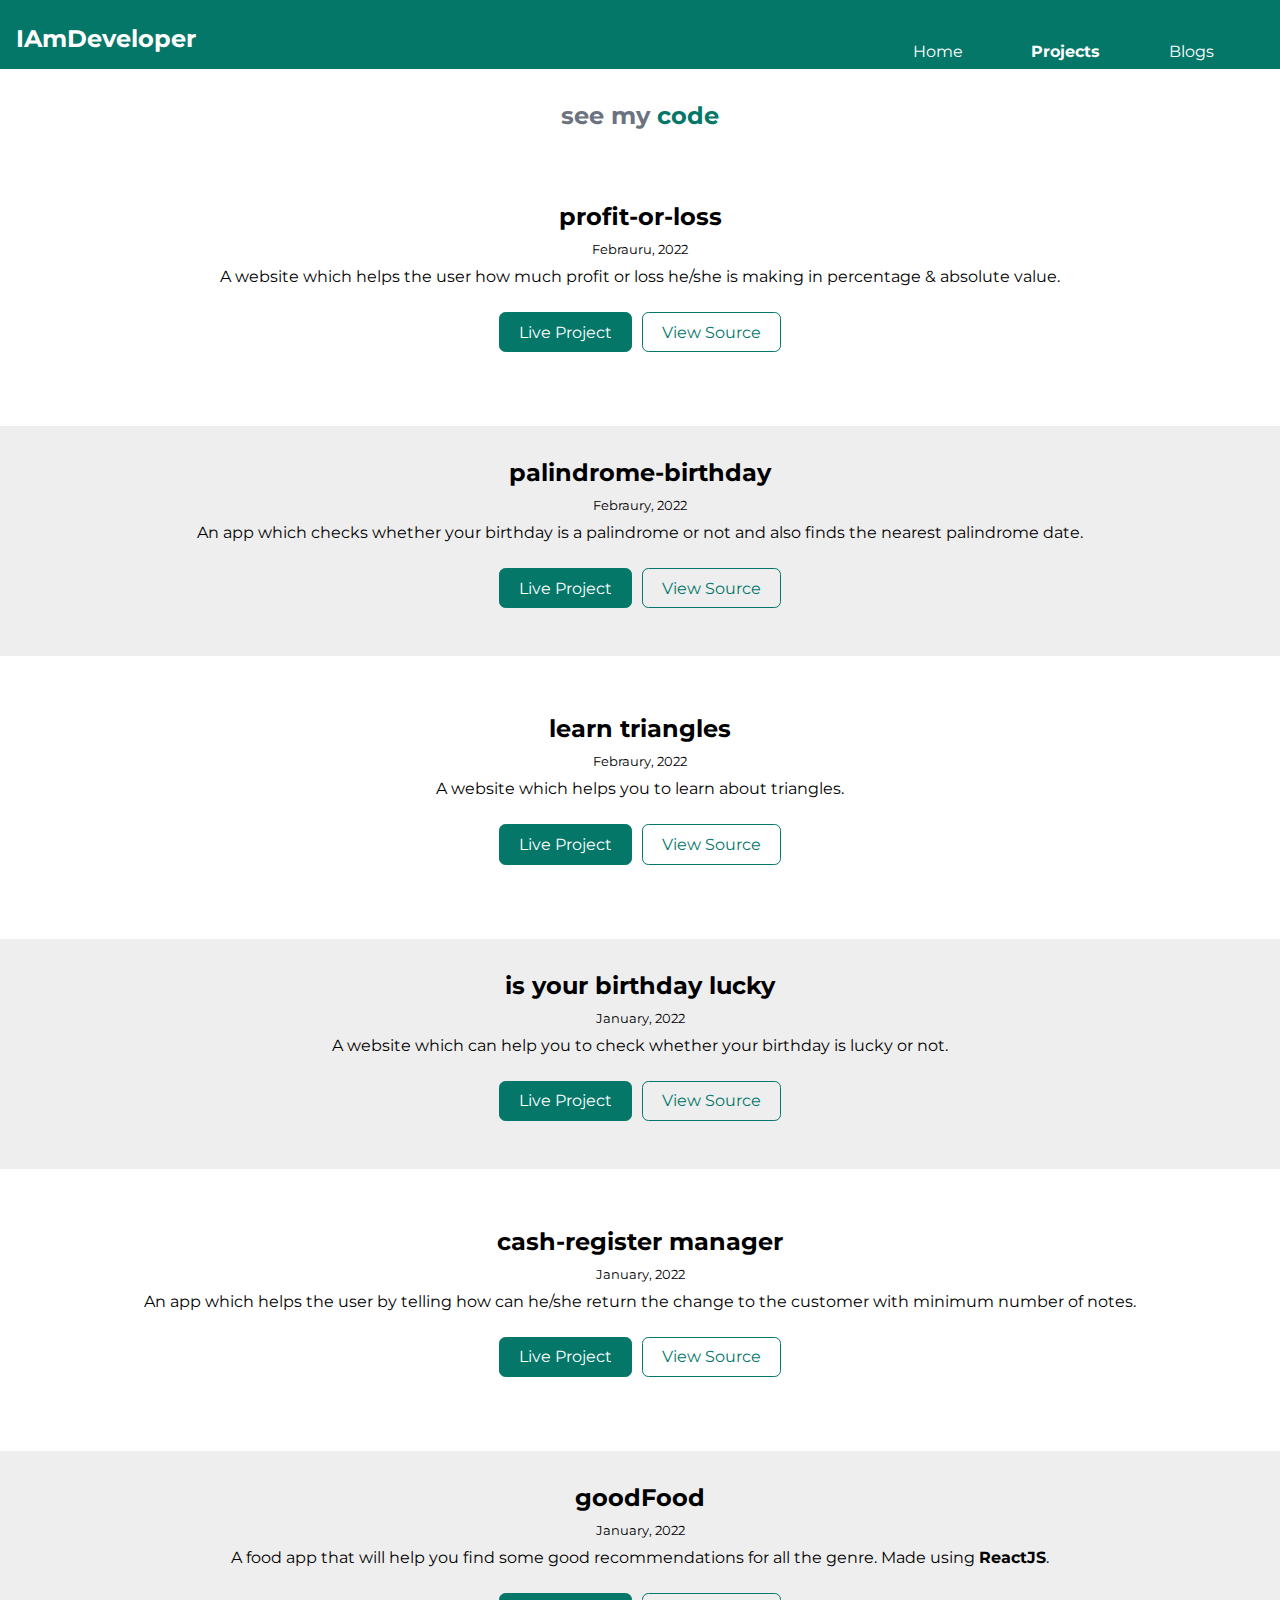
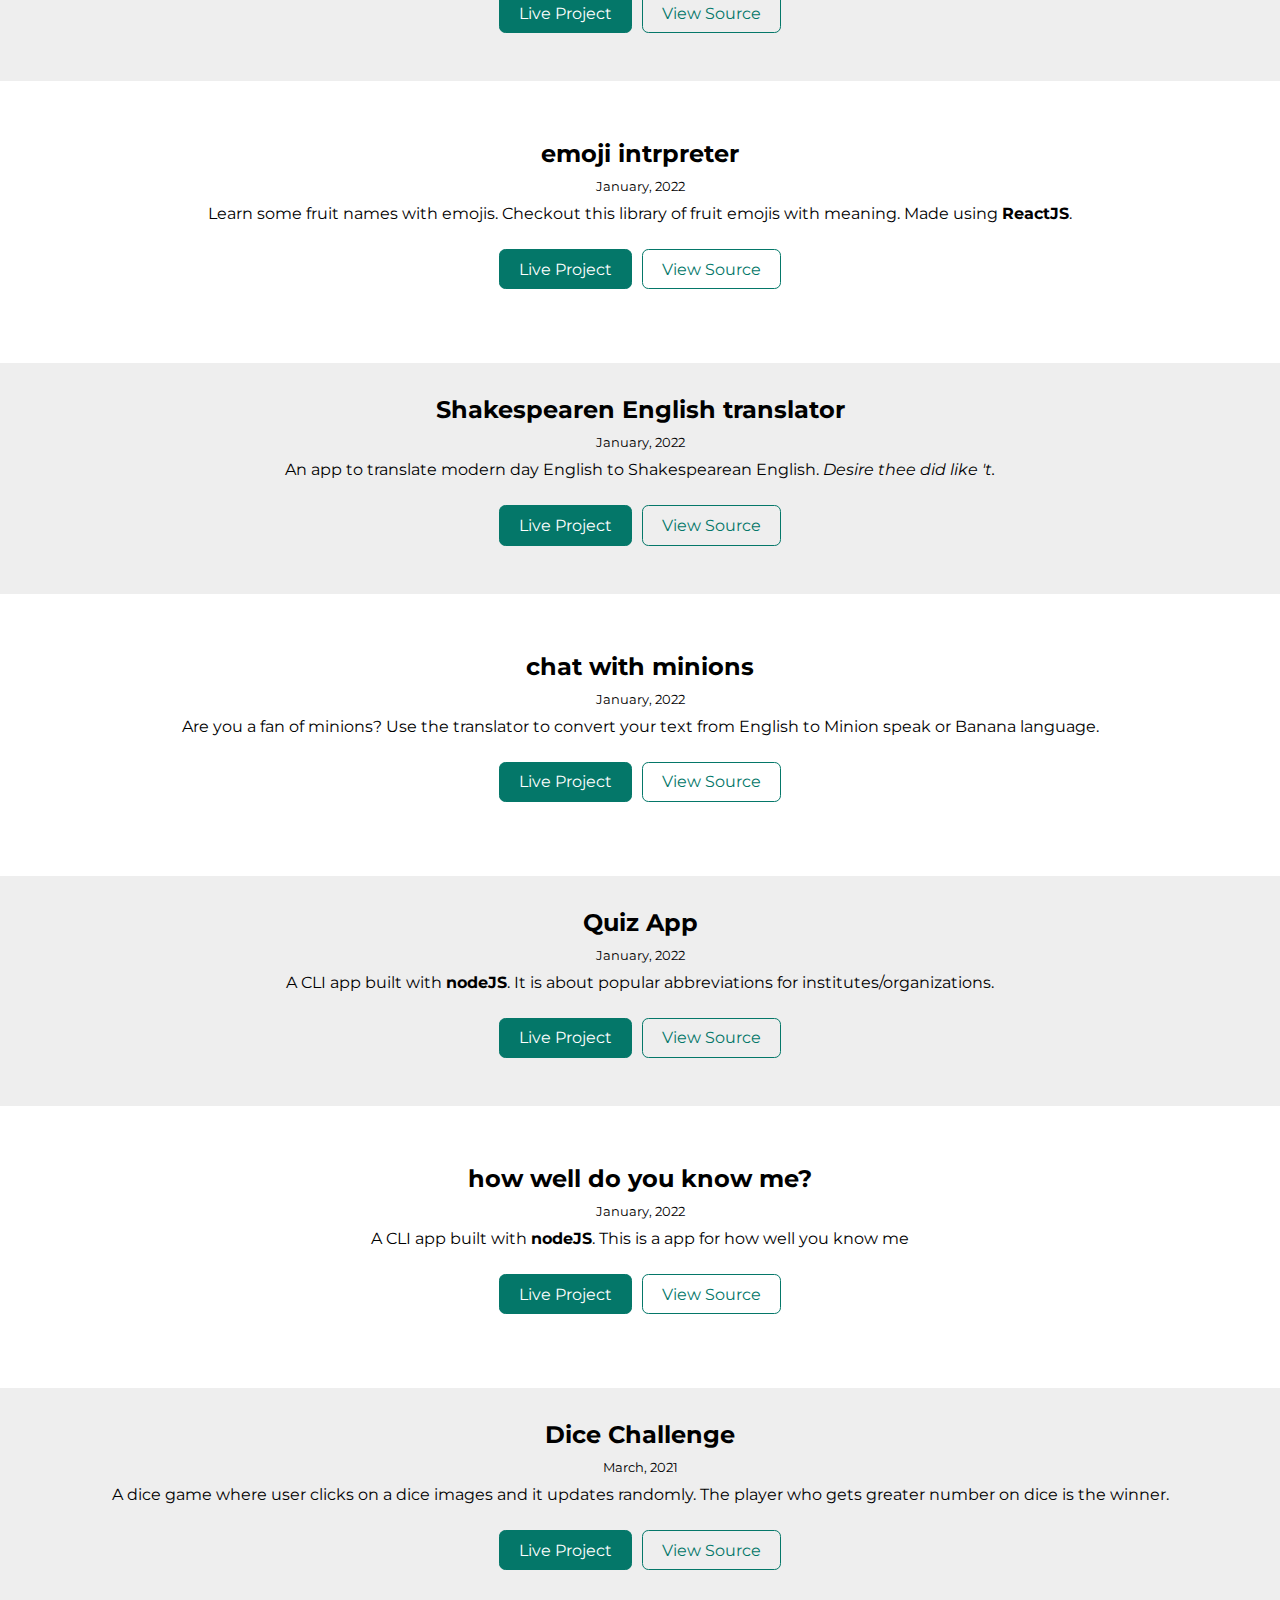
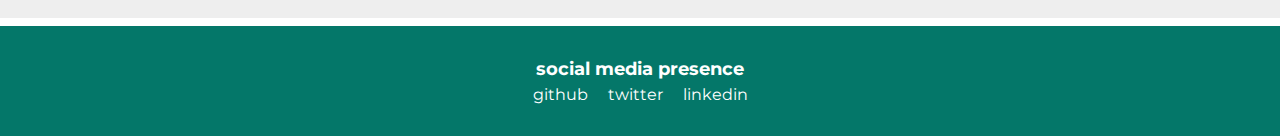
==== components/projects.html @ 3d81867b "Merge pull request #1 from Pushpendra-Sharma/feature/styling-with-flexbox" ====
<!DOCTYPE html>
<html lang="en">
  <head>
    <meta charset="UTF-8" />
    <meta http-equiv="X-UA-Compatible" content="IE=edge" />
    <meta name="viewport" content="width=device-width, initial-scale=1.0" />
    <title>Projects | Pushpendra Sharma</title>
    <link rel="stylesheet" href="../styles.css" />
    <link rel="stylesheet" href="projects.css" />
  </head>
  <body>
    <nav class="navigation nav-container">
      <div class="nav-brand"><a href="/">IAmDeveloper</a></div>
      <ul class="list-non-bullet nav-list-container">
        <li class="list-item-inline nav-list-item">
          <a class="link" href="../index.html">Home</a>
        </li>
        <li class="list-item-inline nav-list-item">
          <a class="link link-active" href="/">Projects</a>
        </li>
        <li class="list-item-inline nav-list-item">
          <a class="link" href="blogs.html">Blogs</a>
        </li>
      </ul>
    </nav>

    <header class="hero">
      <h1 class="hero-heading">
        see my <span class="heading-inverted"> code</span>
      </h1>
    </header>

    <ul class="list-non-bullet showcase-list-container">
      <li>
        <article class="container-center showcase-list-item">
          <h2>profit-or-loss</h2>
          <small>Febrauru, 2022</small>
          <p class="description">
            A website which helps the user how much profit or loss he/she is
            making in percentage & absolute value.
          </p>
          <div class="links">
            <a
              class="link link-primary"
              href="https://claculate-profit-or-loss.netlify.app/"
              >Live Project</a
            >
            <a
              class="link link-secondary"
              href="https://github.com/Pushpendra-Sharma/profit-or-loss"
              >View Source</a
            >
          </div>
        </article>
      </li>

      <li>
        <article class="container-center ow showcase-list-item">
          <h2>palindrome-birthday</h2>
          <small>Febraury, 2022</small>
          <p class="description">
            An app which checks whether your birthday is a palindrome or not and
            also finds the nearest palindrome date.
          </p>
          <div class="links">
            <a
              class="link link-primary"
              href="https://checkif-birthday-palindrome.netlify.app/"
              >Live Project</a
            >
            <a
              class="link link-secondary"
              href="https://github.com/Pushpendra-Sharma/palindrome-birthday"
              >View Source</a
            >
          </div>
        </article>
      </li>

      <li>
        <article class="container-center showcase-list-item">
          <h2>learn triangles</h2>
          <small>Febraury, 2022</small>
          <p class="description">
            A website which helps you to learn about triangles.
          </p>
          <div class="links">
            <a
              class="link link-primary"
              href="https://learning-triangles.netlify.app/"
              >Live Project</a
            >
            <a
              class="link link-secondary"
              href="https://github.com/Pushpendra-Sharma/learn-triangles"
              >View Source</a
            >
          </div>
        </article>
      </li>

      <li>
        <article class="container-center ow showcase-list-item">
          <h2>is your birthday lucky</h2>
          <small>January, 2022</small>
          <p class="description">
            A website which can help you to check whether your birthday is lucky
            or not.
          </p>
          <div class="links">
            <a
              class="link link-primary"
              href="https://check-bday-luck.netlify.app/"
              >Live Project</a
            >
            <a
              class="link link-secondary"
              href="https://github.com/Pushpendra-Sharma/lucky-birthday"
              >View Source</a
            >
          </div>
        </article>
      </li>

      <li>
        <article class="container-center showcase-list-item">
          <h2>cash-register manager</h2>
          <small>January, 2022</small>
          <p class="description">
            An app which helps the user by telling how can he/she return the
            change to the customer with minimum number of notes.
          </p>
          <div class="links">
            <a
              class="link link-primary"
              href="https://manage-cash-bill.netlify.app/"
              >Live Project</a
            >
            <a
              class="link link-secondary"
              href="https://github.com/Pushpendra-Sharma/cash-register-manager"
              >View Source</a
            >
          </div>
        </article>
      </li>

      <li>
        <article class="container-center ow showcase-list-item">
          <h2>goodFood</h2>
          <small>January, 2022</small>
          <p class="description">
            A food app that will help you find some good recommendations for all
            the genre. Made using <strong>ReactJS</strong>.
          </p>
          <div class="links">
            <a class="link link-primary" href="https://us8jw.csb.app/"
              >Live Project</a
            >
            <a
              class="link link-secondary"
              href="https://github.com/Pushpendra-Sharma/good-food"
              >View Source</a
            >
          </div>
        </article>
      </li>

      <li>
        <article class="container-center showcase-list-item">
          <h2>emoji intrpreter</h2>
          <small>January, 2022</small>
          <p class="description">
            Learn some fruit names with emojis. Checkout this library of fruit
            emojis with meaning. Made using <strong>ReactJS</strong>.
          </p>
          <div class="links">
            <a class="link link-primary" href="https://0ry0k.csb.app/"
              >Live Project</a
            >
            <a
              class="link link-secondary"
              href="https://github.com/Pushpendra-Sharma/Emoji-interpreter"
              >View Source</a
            >
          </div>
        </article>
      </li>

      <li>
        <article class="container-center ow showcase-list-item">
          <h2>Shakespearen English translator</h2>
          <small>January, 2022</small>
          <p class="description">
            An app to translate modern day English to Shakespearean English.<em>
              Desire thee did like 't.</em
            >
          </p>
          <div class="links">
            <a
              class="link link-primary"
              href="https://translate-to-shakespearen.netlify.app/"
              >Live Project</a
            >
            <a
              class="link link-secondary"
              href="https://github.com/Pushpendra-Sharma/Shakespeare-Translator-app"
              >View Source</a
            >
          </div>
        </article>
      </li>

      <li>
        <article class="container-center showcase-list-item">
          <h2>chat with minions</h2>
          <small>January, 2022</small>
          <p class="description">
            Are you a fan of minions? Use the translator to convert your text
            from English to Minion speak or Banana language.
          </p>
          <div class="links">
            <a
              class="link link-primary"
              href="https://chatwithminions.netlify.app/"
              >Live Project</a
            >
            <a
              class="link link-secondary"
              href="https://github.com/Pushpendra-Sharma/neogcamp-banana-speak"
              >View Source</a
            >
          </div>
        </article>
      </li>

      <li>
        <article class="container-center ow showcase-list-item">
          <h2>Quiz App</h2>
          <small>January, 2022</small>
          <p class="description">
            A CLI app built with <strong>nodeJS</strong>. It is about popular
            abbreviations for institutes/organizations.
          </p>
          <div class="links">
            <a
              class="link link-primary"
              href="https://replit.com/@pushpendra-ietl/QuizApp?embed=true"
              >Live Project</a
            >
            <a
              class="link link-secondary"
              href="https://github.com/Pushpendra-Sharma/QuizApp"
              >View Source</a
            >
          </div>
        </article>
      </li>

      <li>
        <article class="container-center showcase-list-item">
          <h2>how well do you know me?</h2>
          <small>January, 2022</small>
          <p class="description">
            A CLI app built with <strong>nodeJS</strong>. This is a app for how
            well you know me
          </p>
          <div class="links">
            <a
              class="link link-primary"
              href="https://replit.com/@pushpendra-ietl/First-CLI-app?embed=true"
              >Live Project</a
            >
            <a
              class="link link-secondary"
              href="https://github.com/Pushpendra-Sharma/First-CLI-app"
              >View Source</a
            >
          </div>
        </article>
      </li>

      <li>
        <article class="container-center ow showcase-list-item">
          <h2>Dice Challenge</h2>
          <small>March, 2021</small>
          <p class="description">
            A dice game where user clicks on a dice images and it updates
            randomly. The player who gets greater number on dice is the winner.
          </p>
          <div class="links">
            <a
              class="link link-primary"
              href="https://dice-challange-vanillajs.netlify.app/"
              >Live Project</a
            >
            <a
              class="link link-secondary"
              href="https://github.com/Pushpendra-Sharma/Dicee-Challenge"
              >View Source</a
            >
          </div>
        </article>
      </li>
    </ul>

    <footer class="footer footer-container">
      <div class="footer-header">social media presence</div>
      <ul class="list-non-bullet footer-item">
        <li class="list-item-inline">
          <a class="link" href="https://github.com/Pushpendra-Sharma">github
          </a>
        </li>
        <li class="list-item-inline">
          <a class="link" href="https://twitter.com/100Pushpendra">twitter
          </a>
        </li>
        <li class="list-item-inline">
          <a class="link" href="https://www.linkedin.com/in/ietl-pushpendra-sharma/">linkedin
          </a>
        </li>
      </ul>
    </footer>
  </body>
</html>
---- styles.css ----
@import url('https://fonts.googleapis.com/css2?family=Montserrat:wght@400;700&display=swap');

:root {
  --primary-color: #047769;
  --secondary-color: #03695c;
  --dark-gray: #6b7280;
  --off-white: #eeeeee;
}

body {
  font-family: 'Montserrat', sans-serif;
  margin: 0;
  width: 100%;
}

h2 {
  margin: 0;
}

.links {
  box-sizing: border-box;
  padding: 1rem 0;
  display: flex;
  flex-direction: row;
  justify-content: space-between;
  align-items: stretch;
  gap: 10px;
}

.link {
  box-sizing: border-box;
  text-decoration: none;
  padding: 0;
}

.link-primary {
  padding: 0.6rem 1.2rem;
  border-radius: 0.4rem;
  border: 1px solid var(--primary-color);
  background-color: var(--primary-color);
  color: #fff;
}

.link-secondary {
  padding: 0.6rem 1.2rem;
  border-radius: 0.4rem;
  border: 1px solid var(--primary-color);
  color: var(--primary-color);
}

.link-primary:hover {
  background-color: var(--secondary-color);
  color: var(--off-white);
  border: 1px solid var(--primary-color);
}

.link-secondary:hover {
  color: #fff;
  background-color: var(--primary-color);
}

.list-non-bullet {
  list-style: none;
  padding-inline-start: 0px;
  margin: 0px;
}

.list-item-inline {
  display: inline;
  padding: 0rem;
}

/* navigation start*/
.navigation {
  background-color: var(--primary-color);
  color: white;
  padding: 1rem 0.5rem 0.5rem;
}

.nav-container {
  display: flex;
  flex-wrap: wrap;
  justify-content: space-around;
  align-content: space-between;
  gap: 10px;
}

.nav-brand {
  font-size: x-large;
  order: 0;
  flex-grow: 4;
  flex-shrink: 0;
  align-self: flex-start;
  padding: 0.5rem;
}

.nav-list-container {
  padding-top: 0.5rem;
  margin-left: auto;
  display: flex;
  flex-direction: row;
  flex-wrap: nowrap;
  justify-content: flex-end;
  gap: 10px;
  align-items: flex-end;
  flex-grow: 1;
}

.nav-list-item {
  flex-grow: 1;
  flex-basis: auto;
  align-self: flex-end;
}

.navigation .nav-brand {
  font-weight: bold;
}

.nav-brand a {
  text-decoration: none;
  color: inherit;
}

.navigation .link {
  color: white;
}

.navigation .link-active {
  font-weight: bold;
}
/* navigation end*/

/* main start */
.main-container {
  display: flex;
  flex-direction: column;
  flex-wrap: nowrap;
  justify-content: space-evenly;
  align-content: space-around;
  align-items: stretch;
  gap: 10px;
}

.main-item {
  display: flex;
  flex-direction: column;
  flex-wrap: nowrap;
  justify-content: space-evenly;
  align-content: space-around;
  align-items: center;
  gap: 10px;
  flex: 1 1 0;
}

.container-center {
  margin: 0.5rem 0;
  padding: 2rem 1rem;
  box-sizing: border-box;
}

.hero-img {
  max-width: 80%;
  display: block;
  margin: auto;
}

.hero-heading {
  font-size: x-large;
  text-align: center;
  color: var(--dark-gray);
  margin-top: 1rem;
  padding: 1rem;
}

.description {
  margin: 0;
  padding: 0 0.5rem;
  text-align: justify;
}

.heading-inverted {
  color: var(--primary-color);
}

.ow {
  background-color: var(--off-white);
}

.showcase-list-container {
  display: flex;
  flex-direction: column;
  flex-wrap: nowrap;
  justify-content: space-evenly;
  align-content: space-around;
  align-items: stretch;
  gap: 10px;
}

.showcase-list-item {
  display: flex;
  flex-direction: column;
  flex-wrap: nowrap;
  justify-content: space-evenly;
  align-content: space-around;
  align-items: center;
  gap: 10px;
  flex: 1 1 0;
}
/* main end */

/* footer start */
.footer {
  background-color: var(--primary-color);
  padding: 2rem 1rem;
  text-align: center;
  color: white;
}

.footer-container {
  display: flex;
  flex-direction: column;
  flex-wrap: nowrap;
  justify-content: space-evenly;
  align-items: center;
  gap: 5px;
}

.footer-item {
  display: flex;
  flex-direction: row;
  flex-wrap: nowrap;
  justify-content: center;
  gap: 20px;
  align-items: center;
  align-content: center;
}

.footer .link {
  color: white;
}

.footer .footer-header {
  font-weight: bold;
  font-size: large;
}

.footer ul {
  padding-inline-start: 0px;
}
/* footer end */
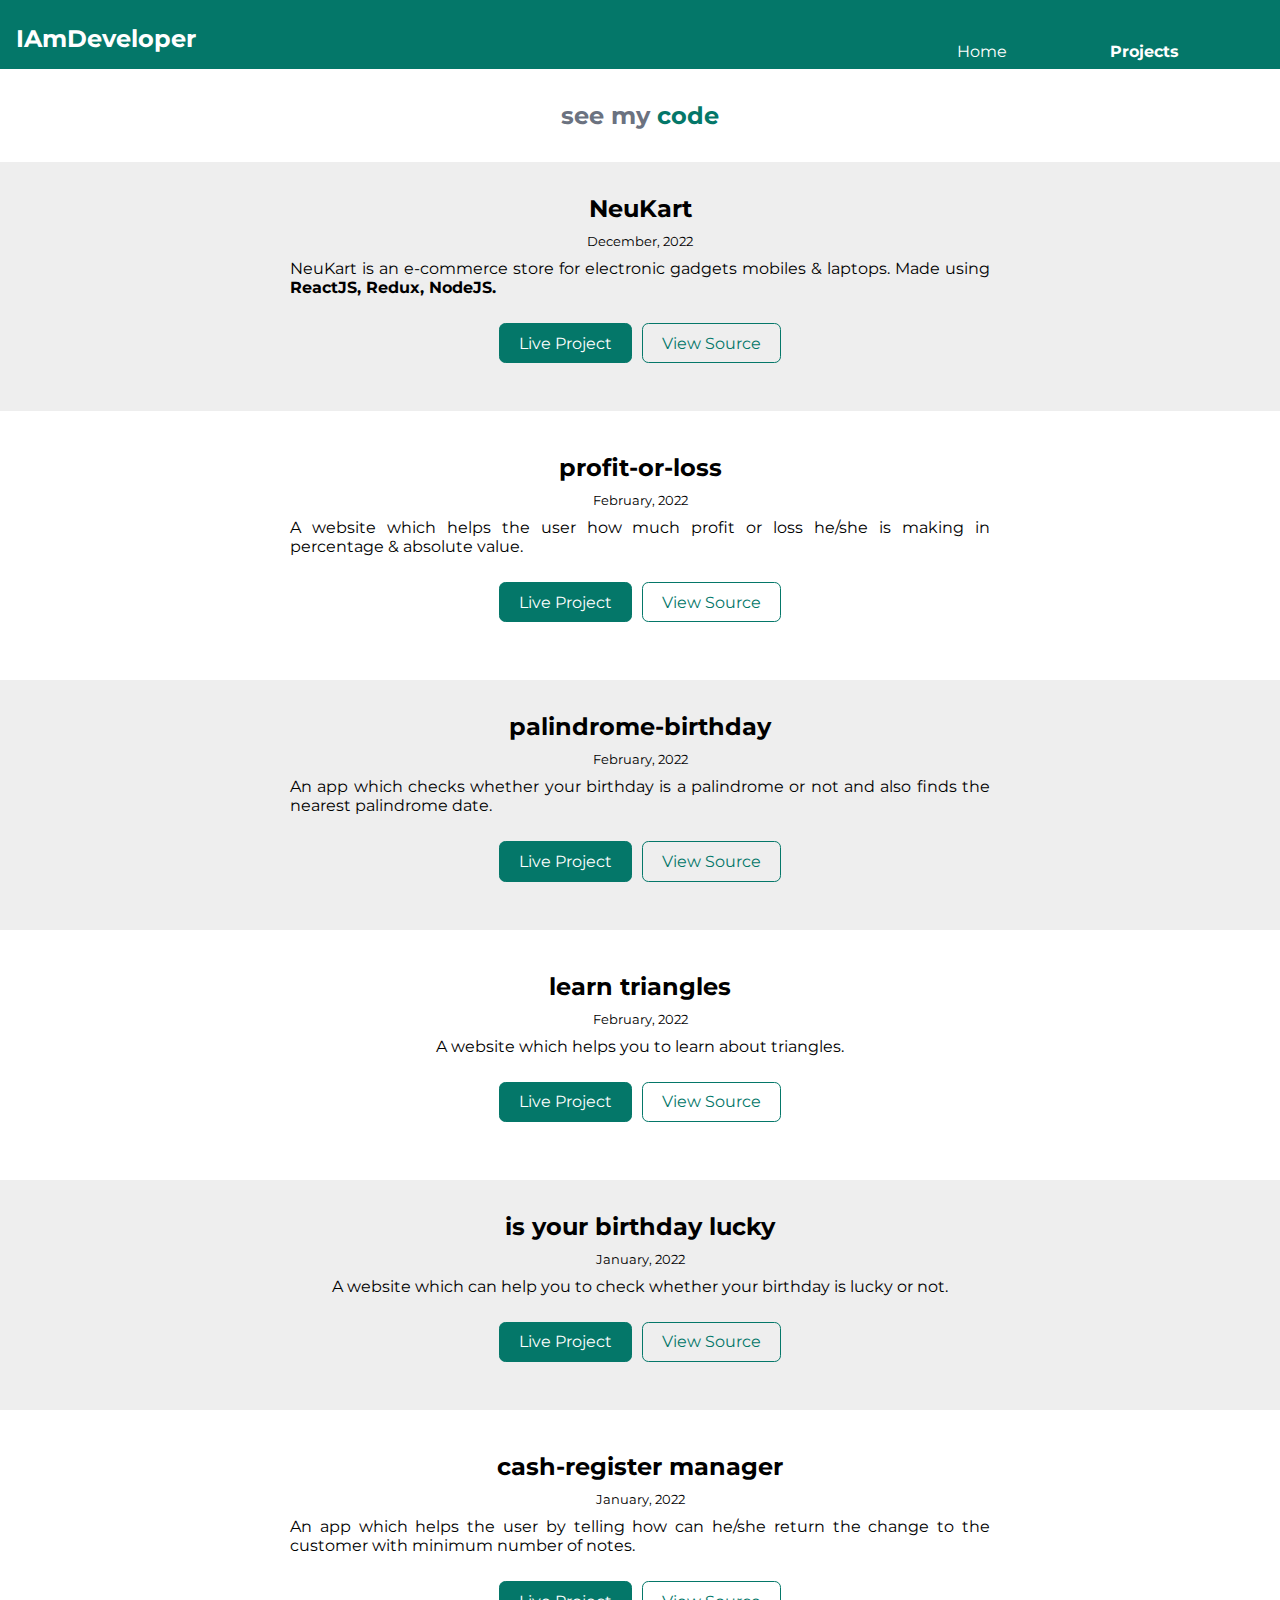
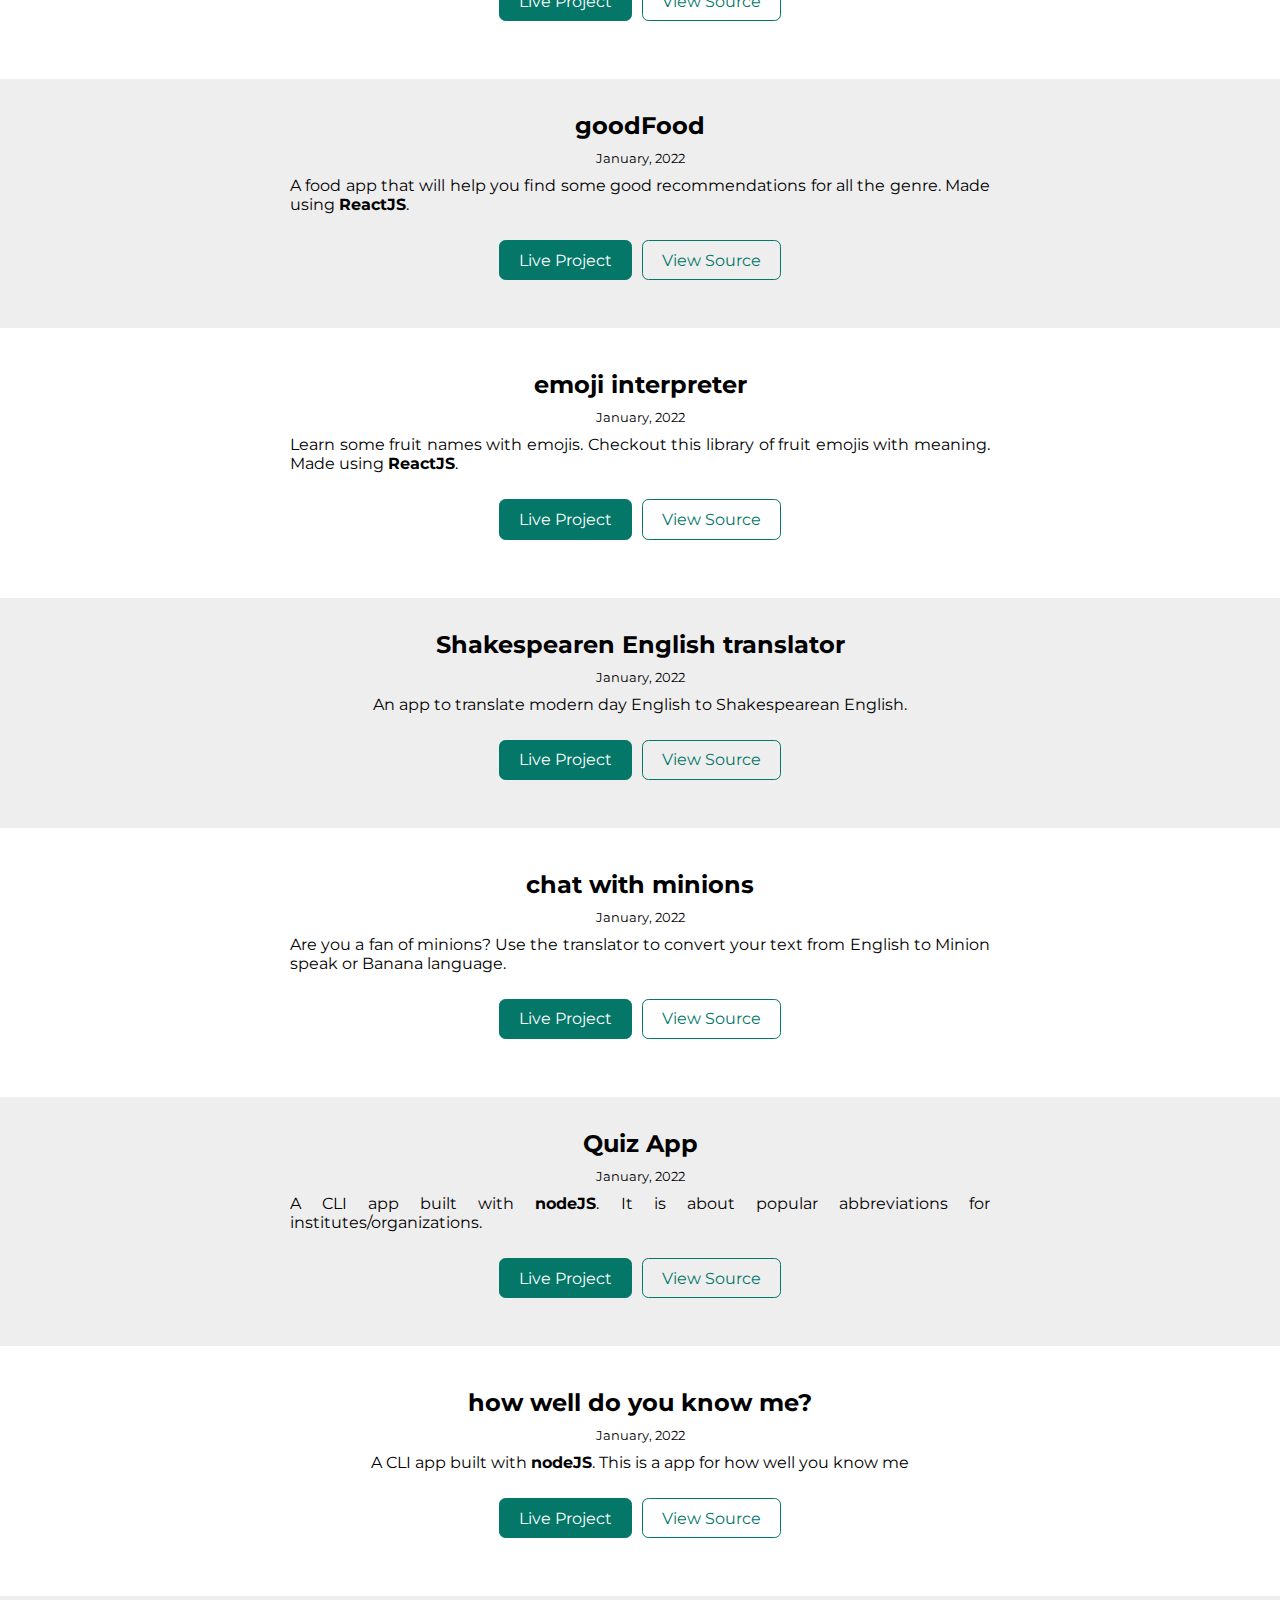
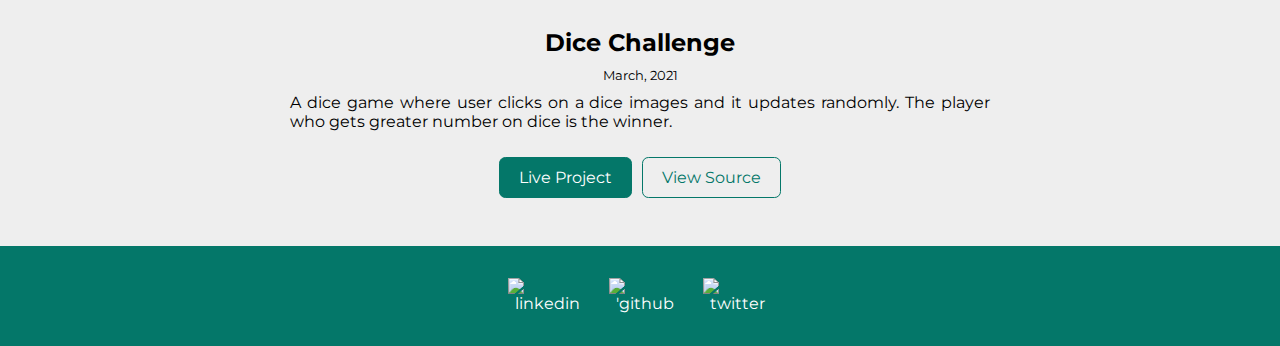
==== commit e78bcbff: "style: updated hero-imag & social links added" ====
--- a/components/projects.html
+++ b/components/projects.html
@@ -6,7 +6,6 @@
     <meta name="viewport" content="width=device-width, initial-scale=1.0" />
     <title>Projects | Pushpendra Sharma</title>
     <link rel="stylesheet" href="../styles.css" />
-    <link rel="stylesheet" href="projects.css" />
   </head>
   <body>
     <nav class="navigation nav-container">
@@ -18,9 +17,6 @@
         <li class="list-item-inline nav-list-item">
           <a class="link link-active" href="/">Projects</a>
         </li>
-        <li class="list-item-inline nav-list-item">
-          <a class="link" href="blogs.html">Blogs</a>
-        </li>
       </ul>
     </nav>
 
@@ -32,9 +28,30 @@
 
     <ul class="list-non-bullet showcase-list-container">
       <li>
+        <article class="container-center ow showcase-list-item">
+          <h2>NeuKart</h2>
+          <small>December, 2022</small>
+          <p class="description">
+            NeuKart is an e-commerce store for electronic gadgets mobiles &
+            laptops. Made using <strong>ReactJS, Redux, NodeJS.</strong>
+          </p>
+          <div class="links">
+            <a class="link link-primary" href="https://neukart.netlify.app/"
+              >Live Project</a
+            >
+            <a
+              class="link link-secondary"
+              href="https://github.com/Pushpendra-Sharma/neu-kart"
+              >View Source</a
+            >
+          </div>
+        </article>
+      </li>
+
+      <li>
         <article class="container-center showcase-list-item">
           <h2>profit-or-loss</h2>
-          <small>Febrauru, 2022</small>
+          <small>February, 2022</small>
           <p class="description">
             A website which helps the user how much profit or loss he/she is
             making in percentage & absolute value.
@@ -57,7 +74,7 @@
       <li>
         <article class="container-center ow showcase-list-item">
           <h2>palindrome-birthday</h2>
-          <small>Febraury, 2022</small>
+          <small>February, 2022</small>
           <p class="description">
             An app which checks whether your birthday is a palindrome or not and
             also finds the nearest palindrome date.
@@ -80,7 +97,7 @@
       <li>
         <article class="container-center showcase-list-item">
           <h2>learn triangles</h2>
-          <small>Febraury, 2022</small>
+          <small>February, 2022</small>
           <p class="description">
             A website which helps you to learn about triangles.
           </p>
@@ -168,7 +185,7 @@
 
       <li>
         <article class="container-center showcase-list-item">
-          <h2>emoji intrpreter</h2>
+          <h2>emoji interpreter</h2>
           <small>January, 2022</small>
           <p class="description">
             Learn some fruit names with emojis. Checkout this library of fruit
@@ -192,9 +209,7 @@
           <h2>Shakespearen English translator</h2>
           <small>January, 2022</small>
           <p class="description">
-            An app to translate modern day English to Shakespearean English.<em>
-              Desire thee did like 't.</em
-            >
+            An app to translate modern day English to Shakespearean English.
           </p>
           <div class="links">
             <a
@@ -305,18 +320,25 @@
     </ul>
 
     <footer class="footer footer-container">
-      <div class="footer-header">social media presence</div>
       <ul class="list-non-bullet footer-item">
         <li class="list-item-inline">
-          <a class="link" href="https://github.com/Pushpendra-Sharma">github
+          <a
+            class="link"
+            href="https://www.linkedin.com/in/ietl-pushpendra-sharma/"
+          >
+            <img src="../images/linkedin.svg" class="link-img" alt="linkedin" />
           </a>
         </li>
         <li class="list-item-inline">
-          <a class="link" href="https://twitter.com/100Pushpendra">twitter
+          <a class="link" href="https://github.com/Pushpendra-Sharma">
+            <img src="../images/github.svg" class="link-img" alt="'github" />
           </a>
         </li>
         <li class="list-item-inline">
-          <a class="link" href="https://www.linkedin.com/in/ietl-pushpendra-sharma/">linkedin
+          <a
+            class="link"
+            href="https://twitter.com/https://twitter.com/ietl_pushpendra"
+            ><img src="../images/twitter.svg" class="link-img" alt="twitter" />
           </a>
         </li>
       </ul>
--- a/styles.css
+++ b/styles.css
@@ -15,6 +15,19 @@
 
 h2 {
   margin: 0;
+}
+
+h3 {
+  color: #11999e;
+  font-family: 'Montserrat', sans-serif;
+  margin: 4px 0;
+}
+
+hr {
+  border: dotted var(--primary-color) 6px;
+  border-bottom: none;
+  width: 6%;
+  margin: 5px auto;
 }
 
 .links {
@@ -153,15 +166,25 @@
 }
 
 .container-center {
-  margin: 0.5rem 0;
+  margin: 0;
   padding: 2rem 1rem;
   box-sizing: border-box;
 }
 
-.hero-img {
-  max-width: 80%;
-  display: block;
-  margin: auto;
+@media screen and (min-width: 768px) {
+  .hero-img {
+    max-width: 35%;
+    display: block;
+    margin: auto;
+  }
+}
+
+@media screen and (max-width: 768px) {
+  .hero-img {
+    max-width: 80%;
+    display: block;
+    margin: auto;
+  }
 }
 
 .hero-heading {
@@ -176,6 +199,7 @@
   margin: 0;
   padding: 0 0.5rem;
   text-align: justify;
+  max-width: 700px;
 }
 
 .heading-inverted {
@@ -247,4 +271,10 @@
 .footer ul {
   padding-inline-start: 0px;
 }
+
+.link-img {
+  height: 30px;
+  width: 30px;
+  margin: 0.8%;
+}
 /* footer end */
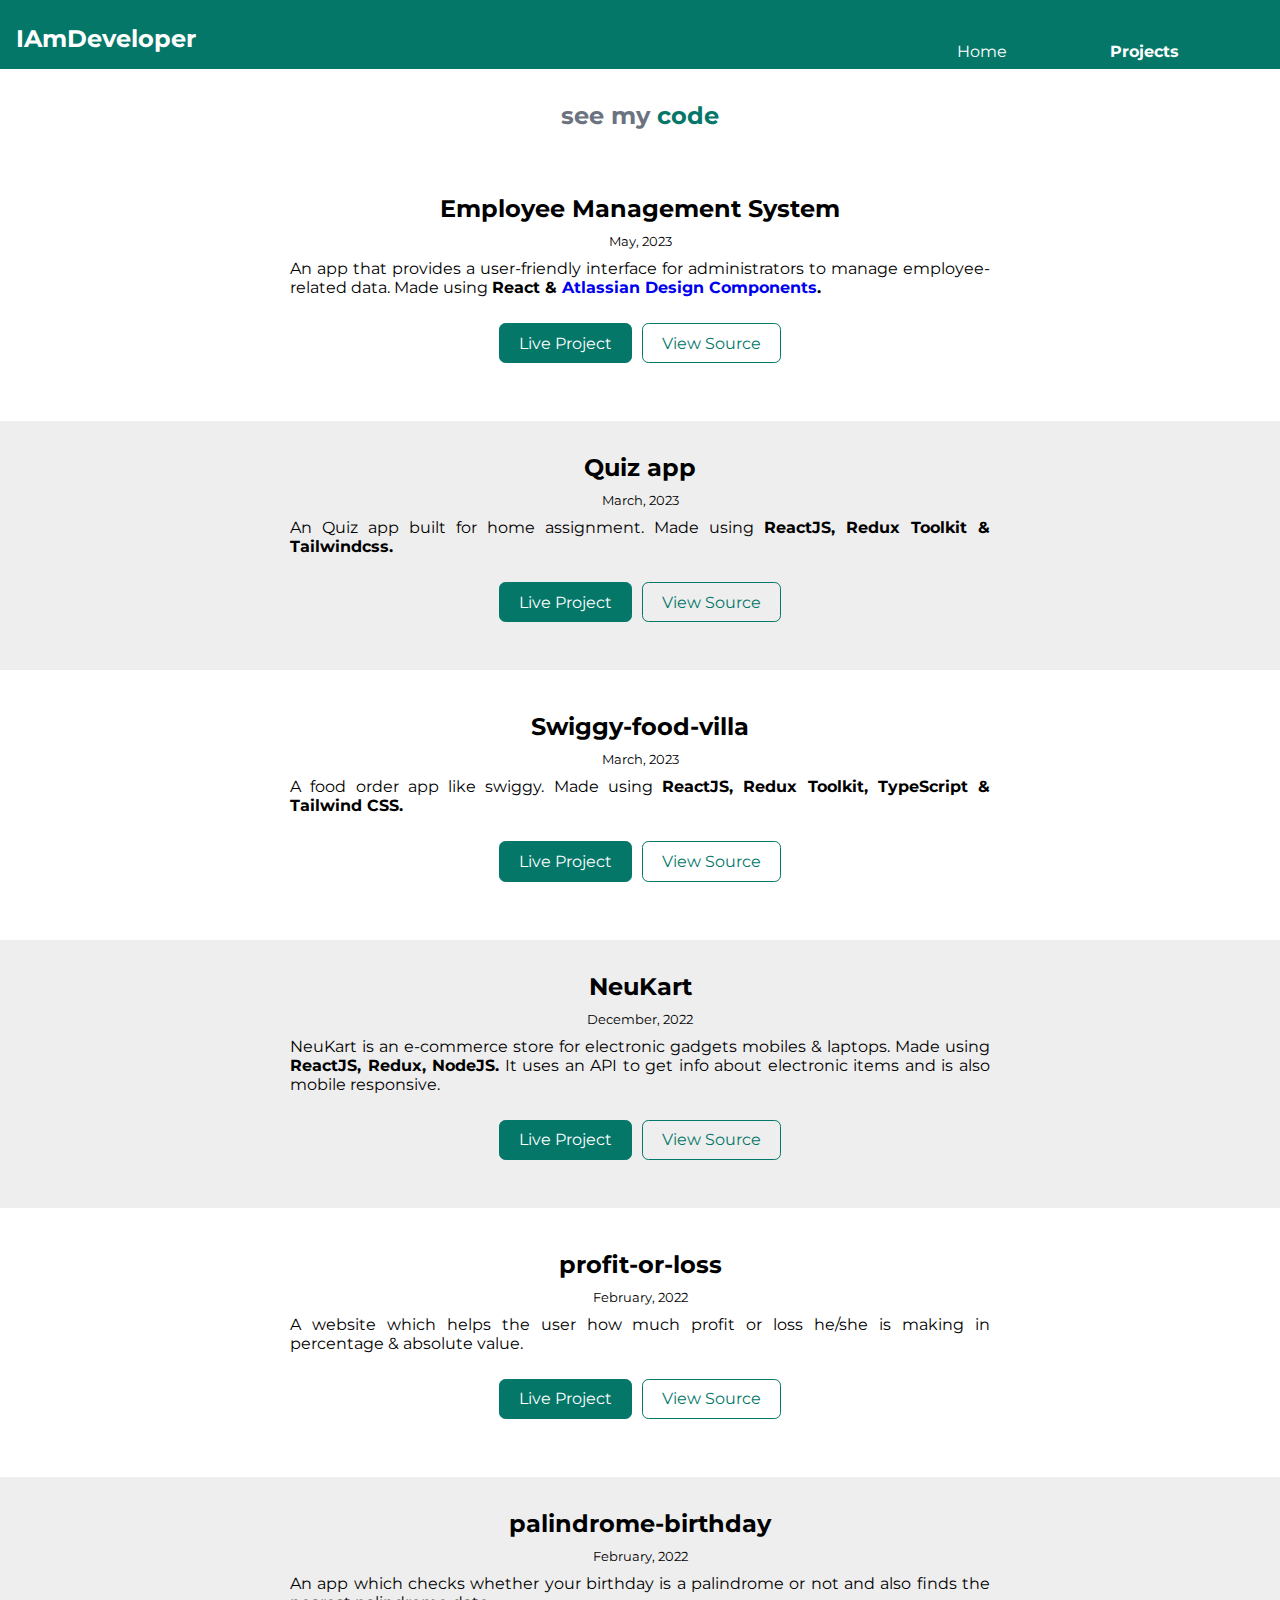
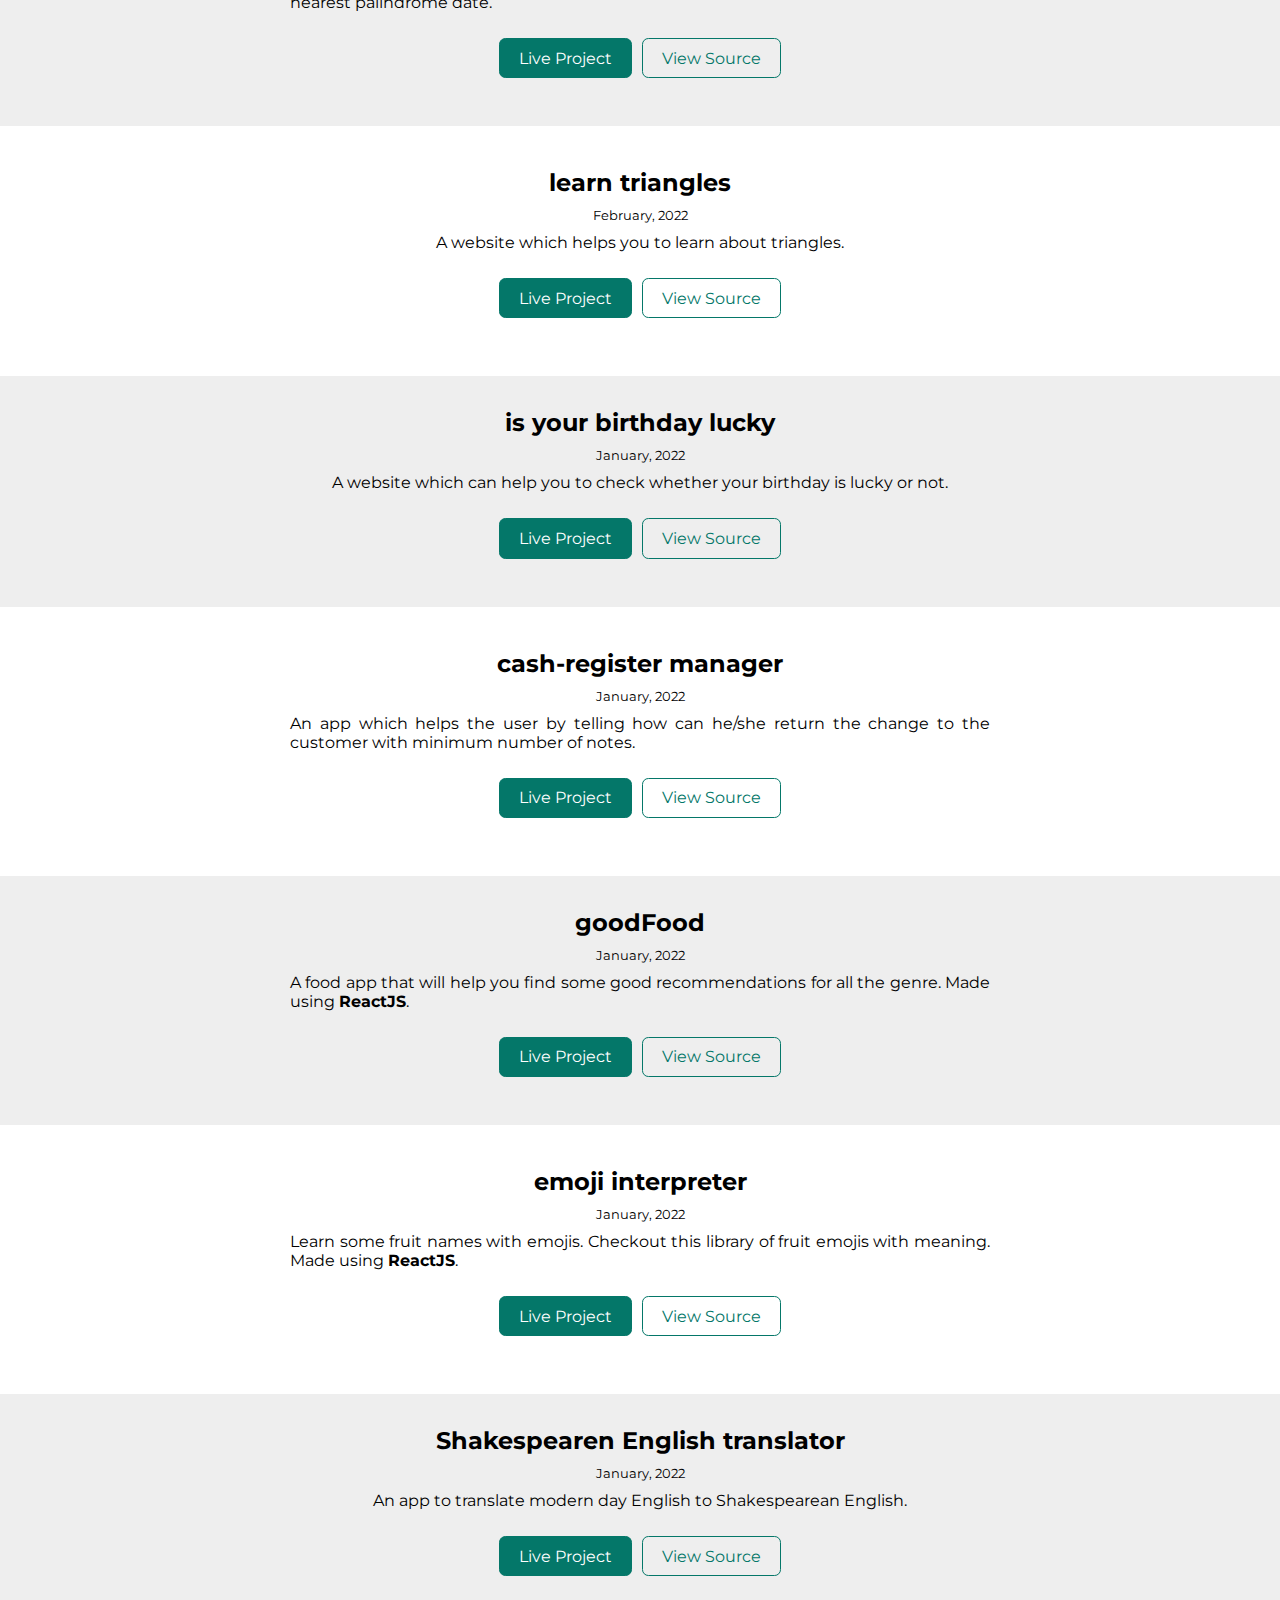
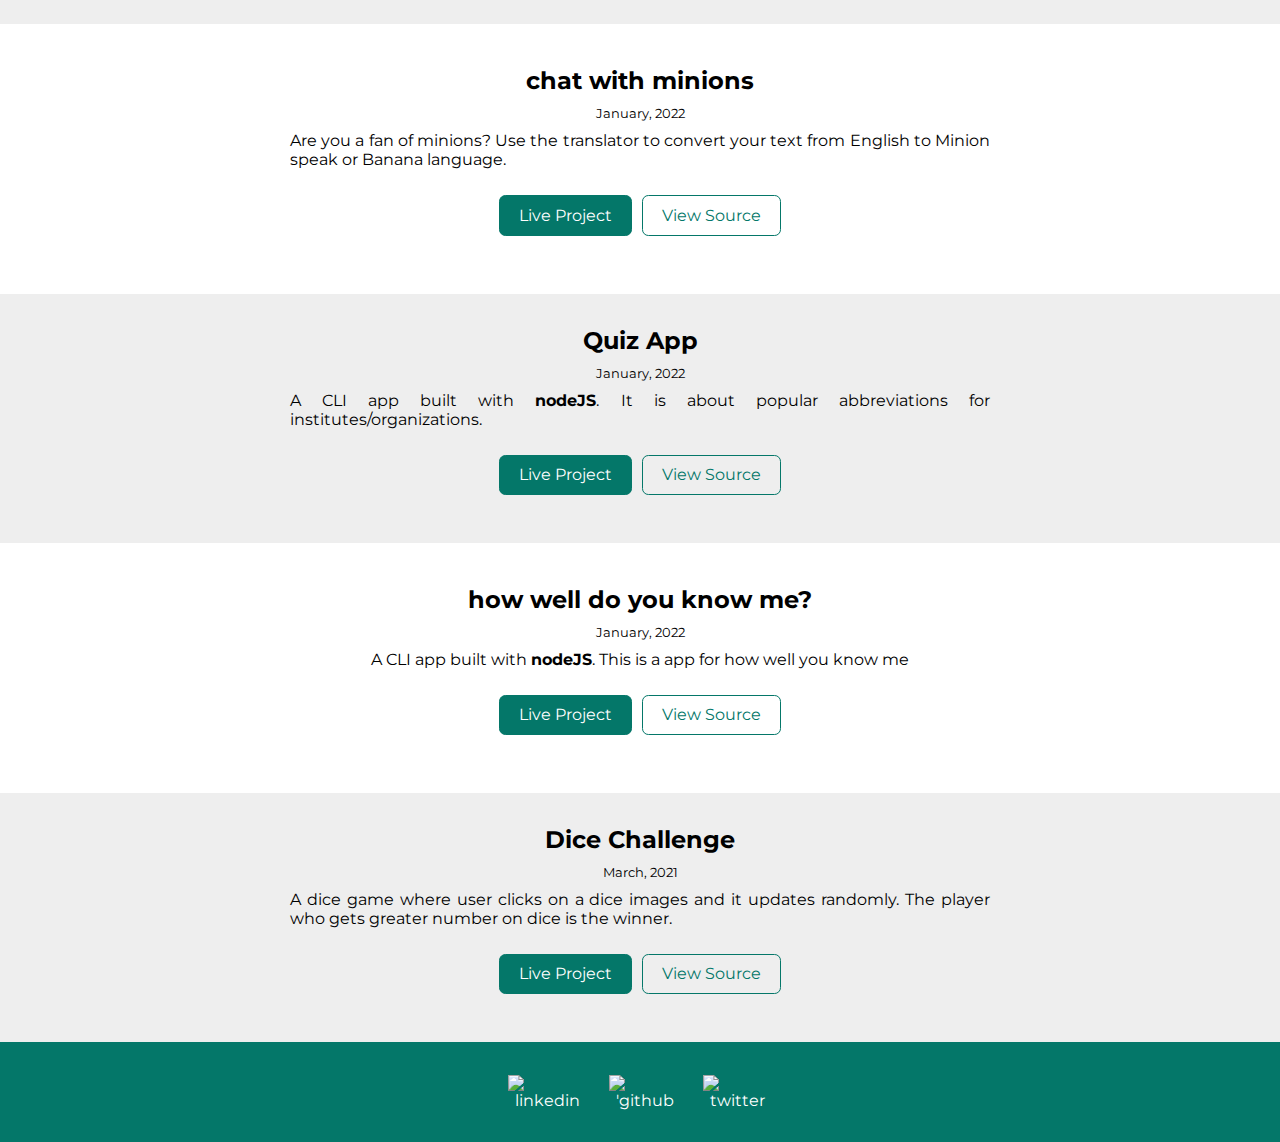
==== commit 6748245d: "feat: added employee management system project" ====
--- a/components/projects.html
+++ b/components/projects.html
@@ -28,12 +28,85 @@
 
     <ul class="list-non-bullet showcase-list-container">
       <li>
-        <article class="container-center ow showcase-list-item">
+        <section class="container-center showcase-list-item">
+          <h2>Employee Management System</h2>
+          <small>May, 2023</small>
+          <p class="description">
+            An app that provides a user-friendly interface for administrators to
+            manage employee-related data. Made using
+            <strong
+              >React &
+              <a href="https://atlassian.design/components/" class="link"
+                >Atlassian Design Components</a
+              >.</strong
+            >
+          </p>
+          <div class="links">
+            <a
+              class="link link-primary"
+              href="https://system-employee-management.netlify.app/"
+              >Live Project</a
+            >
+            <a
+              class="link link-secondary"
+              href="https://github.com/Pushpendra-Sharma/management-app"
+              >View Source</a
+            >
+          </div>
+        </section>
+      </li>
+
+      <li>
+        <section class="container-center ow showcase-list-item">
+          <h2>Quiz app</h2>
+          <small>March, 2023</small>
+          <p class="description">
+            An Quiz app built for home assignment. Made using
+            <strong>ReactJS, Redux Toolkit & Tailwindcss.</strong>
+          </p>
+          <div class="links">
+            <a class="link link-primary" href="https://gen-quiz.netlify.app/"
+              >Live Project</a
+            >
+            <a
+              class="link link-secondary"
+              href="https://github.com/Pushpendra-Sharma/quiz"
+              >View Source</a
+            >
+          </div>
+        </section>
+      </li>
+
+      <li>
+        <section class="container-center showcase-list-item">
+          <h2>Swiggy-food-villa</h2>
+          <small>March, 2023</small>
+          <p class="description">
+            A food order app like swiggy. Made using
+            <strong>ReactJS, Redux Toolkit, TypeScript & Tailwind CSS.</strong>
+          </p>
+          <div class="links">
+            <a class="link link-primary" href="https://swiggy-food.netlify.app/"
+              >Live Project</a
+            >
+            <a
+              class="link link-secondary"
+              href="https://github.com/Pushpendra-Sharma/swiggy"
+              >View Source</a
+            >
+          </div>
+        </section>
+      </li>
+
+      <li>
+        <section class="container-center ow showcase-list-item">
           <h2>NeuKart</h2>
           <small>December, 2022</small>
           <p class="description">
             NeuKart is an e-commerce store for electronic gadgets mobiles &
             laptops. Made using <strong>ReactJS, Redux, NodeJS.</strong>
+            It uses an API to get info about electronic items and is also mobile
+            responsive.
           </p>
           <div class="links">
             <a class="link link-primary" href="https://neukart.netlify.app/"
@@ -45,11 +118,11 @@
               >View Source</a
             >
           </div>
-        </article>
-      </li>
-
-      <li>
-        <article class="container-center showcase-list-item">
+        </section>
+      </li>
+
+      <li>
+        <section class="container-center showcase-list-item">
           <h2>profit-or-loss</h2>
           <small>February, 2022</small>
           <p class="description">
@@ -68,11 +141,11 @@
               >View Source</a
             >
           </div>
-        </article>
-      </li>
-
-      <li>
-        <article class="container-center ow showcase-list-item">
+        </section>
+      </li>
+
+      <li>
+        <section class="container-center ow showcase-list-item">
           <h2>palindrome-birthday</h2>
           <small>February, 2022</small>
           <p class="description">
@@ -91,11 +164,11 @@
               >View Source</a
             >
           </div>
-        </article>
-      </li>
-
-      <li>
-        <article class="container-center showcase-list-item">
+        </section>
+      </li>
+
+      <li>
+        <section class="container-center showcase-list-item">
           <h2>learn triangles</h2>
           <small>February, 2022</small>
           <p class="description">
@@ -113,11 +186,11 @@
               >View Source</a
             >
           </div>
-        </article>
-      </li>
-
-      <li>
-        <article class="container-center ow showcase-list-item">
+        </section>
+      </li>
+
+      <li>
+        <section class="container-center ow showcase-list-item">
           <h2>is your birthday lucky</h2>
           <small>January, 2022</small>
           <p class="description">
@@ -136,11 +209,11 @@
               >View Source</a
             >
           </div>
-        </article>
-      </li>
-
-      <li>
-        <article class="container-center showcase-list-item">
+        </section>
+      </li>
+
+      <li>
+        <section class="container-center showcase-list-item">
           <h2>cash-register manager</h2>
           <small>January, 2022</small>
           <p class="description">
@@ -159,11 +232,11 @@
               >View Source</a
             >
           </div>
-        </article>
-      </li>
-
-      <li>
-        <article class="container-center ow showcase-list-item">
+        </section>
+      </li>
+
+      <li>
+        <section class="container-center ow showcase-list-item">
           <h2>goodFood</h2>
           <small>January, 2022</small>
           <p class="description">
@@ -180,11 +253,11 @@
               >View Source</a
             >
           </div>
-        </article>
-      </li>
-
-      <li>
-        <article class="container-center showcase-list-item">
+        </section>
+      </li>
+
+      <li>
+        <section class="container-center showcase-list-item">
           <h2>emoji interpreter</h2>
           <small>January, 2022</small>
           <p class="description">
@@ -201,11 +274,11 @@
               >View Source</a
             >
           </div>
-        </article>
-      </li>
-
-      <li>
-        <article class="container-center ow showcase-list-item">
+        </section>
+      </li>
+
+      <li>
+        <section class="container-center ow showcase-list-item">
           <h2>Shakespearen English translator</h2>
           <small>January, 2022</small>
           <p class="description">
@@ -223,11 +296,11 @@
               >View Source</a
             >
           </div>
-        </article>
-      </li>
-
-      <li>
-        <article class="container-center showcase-list-item">
+        </section>
+      </li>
+
+      <li>
+        <section class="container-center showcase-list-item">
           <h2>chat with minions</h2>
           <small>January, 2022</small>
           <p class="description">
@@ -246,11 +319,11 @@
               >View Source</a
             >
           </div>
-        </article>
-      </li>
-
-      <li>
-        <article class="container-center ow showcase-list-item">
+        </section>
+      </li>
+
+      <li>
+        <section class="container-center ow showcase-list-item">
           <h2>Quiz App</h2>
           <small>January, 2022</small>
           <p class="description">
@@ -269,11 +342,11 @@
               >View Source</a
             >
           </div>
-        </article>
-      </li>
-
-      <li>
-        <article class="container-center showcase-list-item">
+        </section>
+      </li>
+
+      <li>
+        <section class="container-center showcase-list-item">
           <h2>how well do you know me?</h2>
           <small>January, 2022</small>
           <p class="description">
@@ -292,11 +365,11 @@
               >View Source</a
             >
           </div>
-        </article>
-      </li>
-
-      <li>
-        <article class="container-center ow showcase-list-item">
+        </section>
+      </li>
+
+      <li>
+        <section class="container-center ow showcase-list-item">
           <h2>Dice Challenge</h2>
           <small>March, 2021</small>
           <p class="description">
@@ -315,7 +388,7 @@
               >View Source</a
             >
           </div>
-        </article>
+        </section>
       </li>
     </ul>
 
